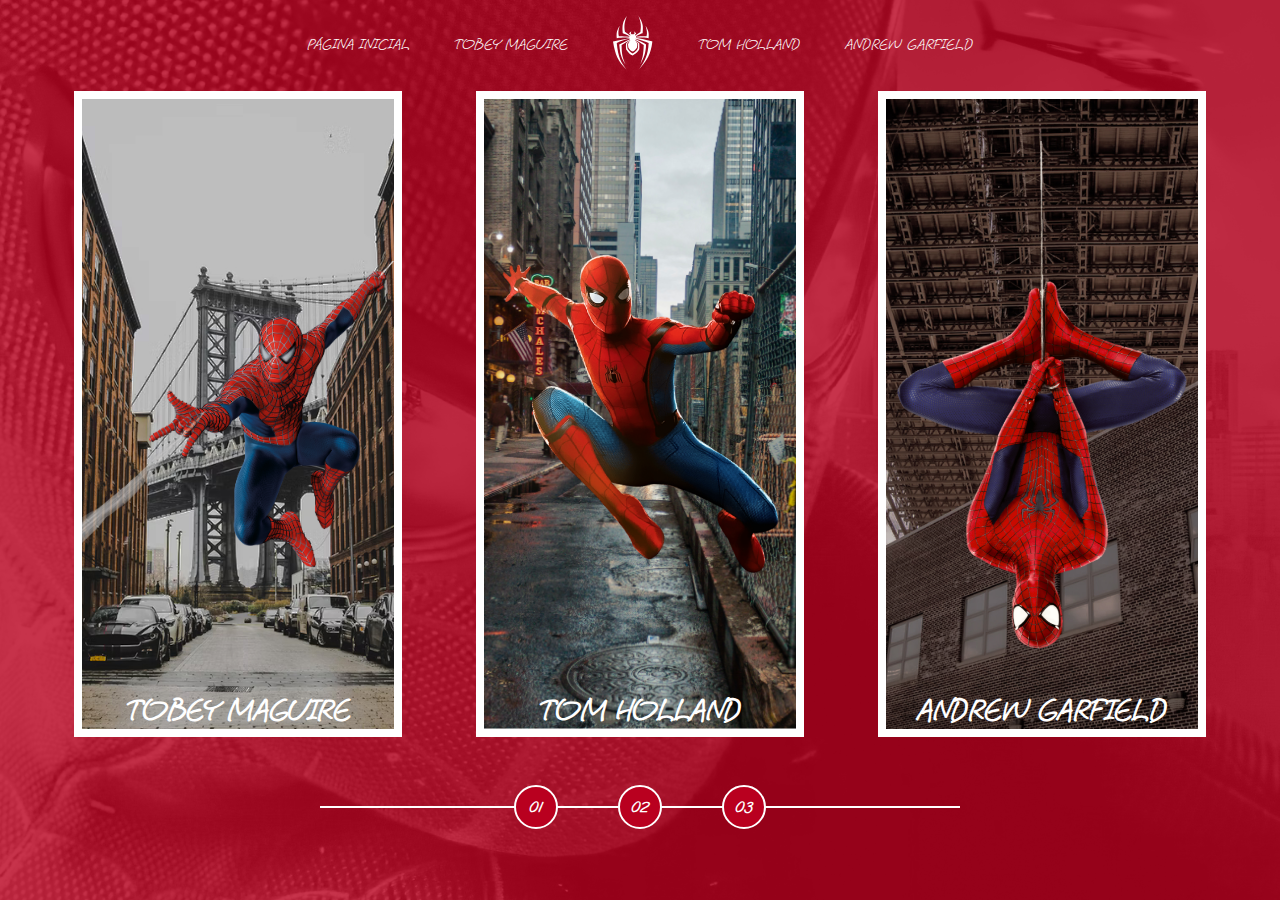
==== index.html @ e8a063ae "Estrutura e Estilizações" ====
<!DOCTYPE html>
<html lang="pt-br">
<head>
    <meta charset="UTF-8">
    <meta http-equiv="X-UA-Compatible" content="IE=edge">
    <meta name="viewport" content="width=device-width, initial-scale=1.0">
    <link rel="stylesheet" href="/assets/css/home-page-styles.css">
    <script src="/assets/scripts/card-hover-animation.js"></script>
    <title>Homem Aranha Mundo Multiversos</title>
</head>
<body>

    <nav class="s-manu">
        <ul>
            <li class="s-menu__item">
                <a href="/">Página Inicial</a>
            </li>
            <li class="s-menu__item">
                <a href="#">Tobey Maguire</a>
            </li>
            <li class="s-menu__item s-menu__icon">
                <img src="/assets/images/icons/spider.svg" alt="Homem Aranha Multiversos">
            </li>
            <li class="s-menu__item">
                <a href="#">Tom Holland</a>
            </li>
            <li class="s-menu__item">
                <a href="#">Andrew Garfield</a>
            </li>
        </ul>
    </nav>
    <div class="s-container">
        <a href="#" class="s-card">
            <img class="s-card__background" src="/assets/images/pic-sm-bg-01.jpg" alt="Tobey Maguire">
            <img class="s-card__image" src="/assets/images/spider-man-01.png" alt="Tobey Maguire">
            <h2 class="s-card__title">Tobey Maguire</h2>
        </a>
        <a href="#" class="s-card">
            <img class="s-card__background" src="/assets/images/pic-sm-bg-02.jpg" alt="Tom Holland">
            <img class="s-card__image" src="/assets/images/spider-man-02.png" alt="Tom Holland">
            <h2 class="s-card__title">Tom Holland</h2>
        </a>
        <a href="#" class="s-card">
            <img class="s-card__background" src="/assets/images/pic-sm-bg-03.jpg" alt="Andre Garfield">
            <img class="s-card__image" src="/assets/images/spider-man-03.png" alt="Andre Garfield">
            <h2 class="s-card__title">Andrew Garfield</h2>
        </a>
    </div>

    <div class="s-controller">
        <div class="s-controller__button">
            01
        </div>
        <div class="s-controller__button">
            02
        </div>
        <div class="s-controller__button">
            03
        </div>
        <div class="s-controller__line"></div>
    </div>
</body>
</html>
---- assets/css/home-page-styles.css ----
@import url(/assets/css/global.css);
@import url(/assets/css/reset.css);

body{
    background-color: var(--primary-color);
}

body::before{
    content: "";
    background-image: url(/assets/images/spider-man-background.jpg);
    background-repeat: no-repeat;
    background-position: center;
    background-size: cover;
    width: 100%;
    height: 100%;
    position: absolute;
    opacity: 0.2;
}

.s-manu{
    padding: 1rem 0;
    text-align: center;
    width: 100%;
    position: relative;
}

.s-menu__item{
    display: inline-block;
    text-transform: uppercase;
    margin:  0 1.25rem;
}

.s-menu__icon{
    width: 2.5rem;
    margin: 0 1.25rem;
    vertical-align: middle;
}

.s-container{
    position: relative;
    display: flex;
    align-items: center;
    justify-content: space-evenly;
}

.s-card{
    border: 0.5rem  solid #fff;
    width: calc(100% / 3 - 9%);
    height: 70vh;
    position: relative;
}

.s-card__background{
    width: 100%;
    height: 100%;
    object-fit: cover;
    position: absolute;
    opacity: 1;
}

.s-card__image{
    width: 100%;
    height: 100%;
    object-fit: contain;
    position: relative;
}

.s-card__title{
    font-size: 2rem;
    text-transform: uppercase;
    text-align: center;
    position: absolute;
    width: 100%;
    bottom: 0;

}

.s-controller{
    position: relative;
    display: flex;
    justify-content: center;
    align-items: center;
    margin-top: 3rem;

}

.s-controller__button{
    display: flex;
    align-items: center;
    justify-content: center;
    width: 2.5rem;
    height: 2.5rem;
    border: 2px solid white;
    border-radius: 50%;
    background-color: var(--primary-color);
    text-align: center;
    font-size: 1rem;
    font-weight: bold;
    cursor: pointer;
    z-index: 1;
    transition: transform 0.6s ease-in-out;
}
.s-controller__button:hover{
    transform: scale(1.1);
}

.s-controller__button:nth-child(2){
    margin: 0 3.75rem;
}

.s-controller__line{
    background-color: white;
    width: 50%;
    height: 2px;
    position: absolute;
}
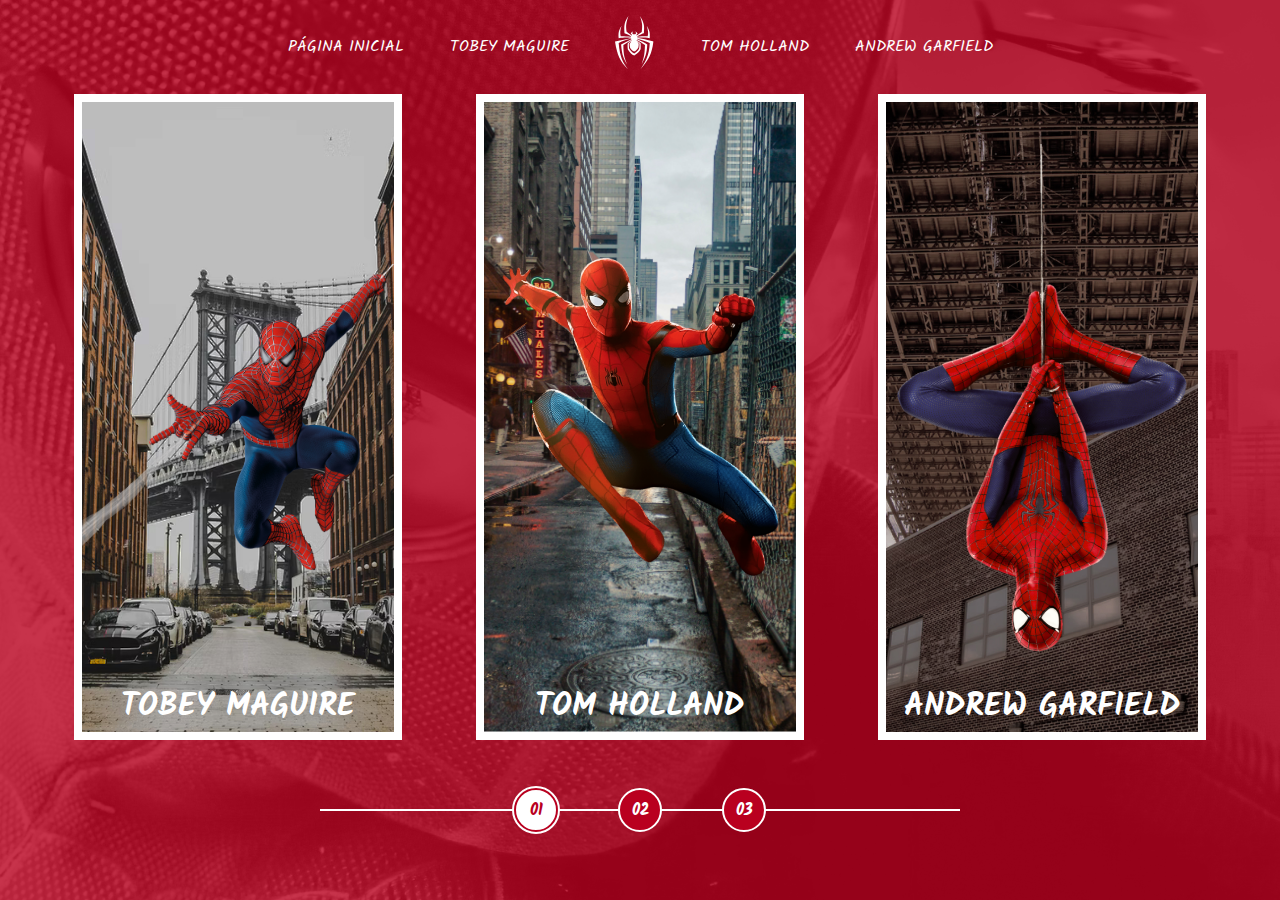
==== commit 99cb9000: "Atualização" ====
--- a/index.html
+++ b/index.html
@@ -8,7 +8,7 @@
     <script src="/assets/scripts/card-hover-animation.js"></script>
     <title>Homem Aranha Mundo Multiversos</title>
 </head>
-<body>
+<body> 
 
     <nav class="s-manu">
         <ul>
@@ -30,17 +30,17 @@
         </ul>
     </nav>
     <div class="s-container">
-        <a href="#" class="s-card">
+        <a href="#" class="s-card" id="spider-man-01">
             <img class="s-card__background" src="/assets/images/pic-sm-bg-01.jpg" alt="Tobey Maguire">
             <img class="s-card__image" src="/assets/images/spider-man-01.png" alt="Tobey Maguire">
             <h2 class="s-card__title">Tobey Maguire</h2>
         </a>
-        <a href="#" class="s-card">
+        <a href="#" class="s-card" id="spider-man-02">
             <img class="s-card__background" src="/assets/images/pic-sm-bg-02.jpg" alt="Tom Holland">
             <img class="s-card__image" src="/assets/images/spider-man-02.png" alt="Tom Holland">
             <h2 class="s-card__title">Tom Holland</h2>
         </a>
-        <a href="#" class="s-card">
+        <a href="#" class="s-card" id="spider-man-03">
             <img class="s-card__background" src="/assets/images/pic-sm-bg-03.jpg" alt="Andre Garfield">
             <img class="s-card__image" src="/assets/images/spider-man-03.png" alt="Andre Garfield">
             <h2 class="s-card__title">Andrew Garfield</h2>
@@ -48,7 +48,7 @@
     </div>
 
     <div class="s-controller">
-        <div class="s-controller__button">
+        <div class="s-controller__button s-controller__button-active">
             01
         </div>
         <div class="s-controller__button">
--- a/assets/css/home-page-styles.css
+++ b/assets/css/home-page-styles.css
@@ -15,6 +15,7 @@
     height: 100%;
     position: absolute;
     opacity: 0.2;
+    transition: background-image 1s ease-in-out, opacity 1s ease-in-out;
 }
 
 .s-manu{
@@ -48,6 +49,7 @@
     width: calc(100% / 3 - 9%);
     height: 70vh;
     position: relative;
+    transition: filter .5s ease-in-out;
 }
 
 .s-card__background{
@@ -56,6 +58,7 @@
     object-fit: cover;
     position: absolute;
     opacity: 1;
+    transition:opacity 1s ease-in-out;
 }
 
 .s-card__image{
@@ -63,6 +66,7 @@
     height: 100%;
     object-fit: contain;
     position: relative;
+    transition: 1s ease-in-out;
 }
 
 .s-card__title{
@@ -72,6 +76,7 @@
     position: absolute;
     width: 100%;
     bottom: 0;
+    transition: bottom 1s ease-in-out;
 
 }
 
@@ -108,9 +113,53 @@
     margin: 0 3.75rem;
 }
 
+.s-controller__button-active{
+    background-color: white;
+    color: var(--primary-color);
+    border: 0.1675rem solid var(--primary-color);
+    outline: 0.125rem solid white;
+
+}
+
 .s-controller__line{
     background-color: white;
     width: 50%;
     height: 2px;
     position: absolute;
+}
+
+/* Hover Animation */
+
+.s-card--Hovered .s-card__background{
+    cursor: pointer;
+    opacity: 0;
+}
+
+.s-card--Hovered .s-card__image{
+    transform: scale(1.4);
+    filter: drop-shadow(30px 10px 4px rgba(0,0,0,.5));
+}
+
+body#spider-man-01-hovered::before{
+    background-image: url(/assets/images/pic-sm-bg-01.jpg);
+}
+
+body#spider-man-02-hovered::before{
+    background-image: url(/assets/images/pic-sm-bg-02.jpg);
+}
+
+body#spider-man-03-hovered::before{
+    background-image: url(/assets/images/pic-sm-bg-03.jpg);
+}
+
+body[id^="spider-man-"]::before{
+    opacity: 1;
+}
+
+body[id^="spider-man-"] .s-card:not(.s-card--Hovered){
+    filter: grayscale(100%);
+}
+
+.s-card--Hovered .s-card__title{
+    bottom: 50%;
 }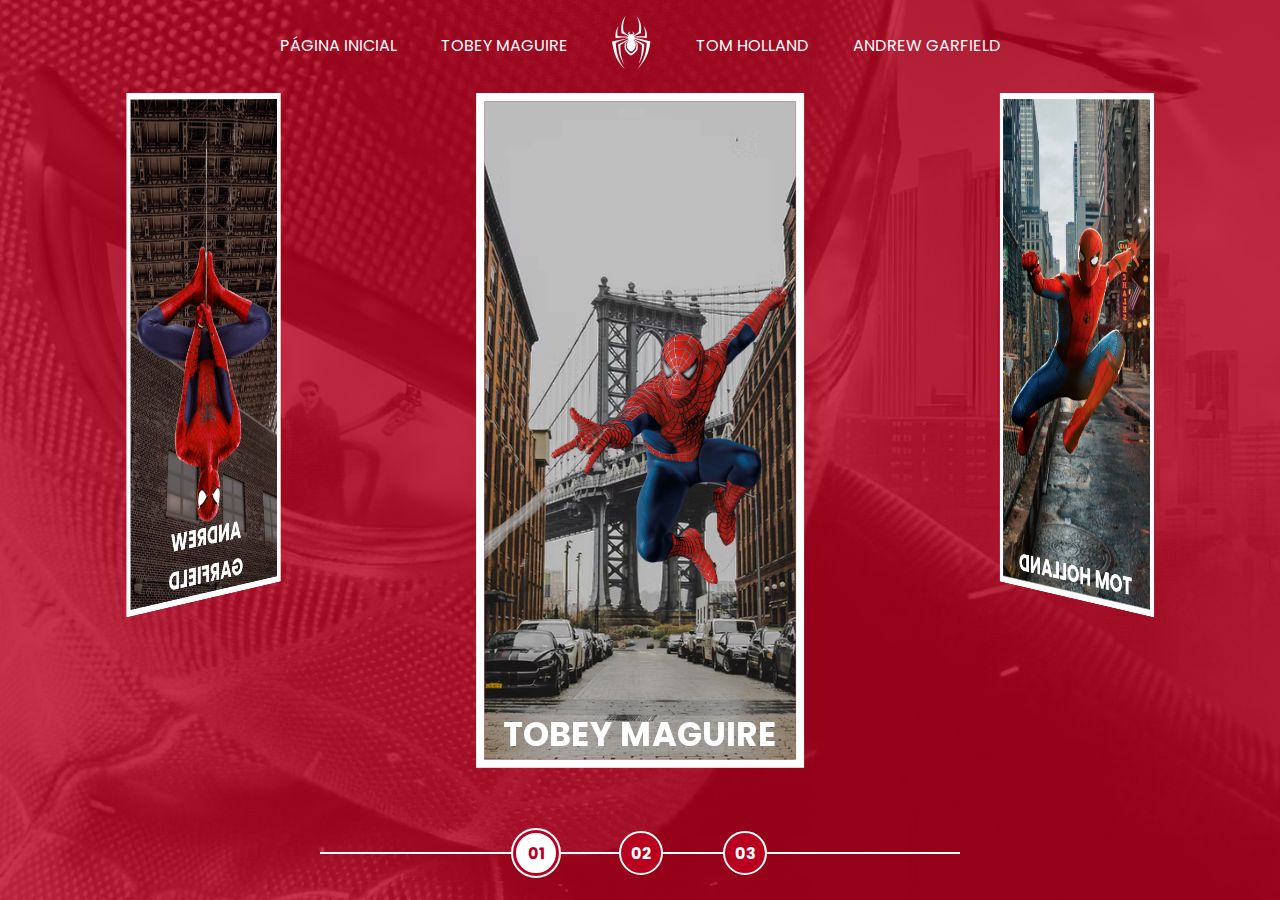
==== commit dd01ba4f: "Finalizado" ====
--- a/index.html
+++ b/index.html
@@ -1,63 +1,64 @@
 <!DOCTYPE html>
-<html lang="pt-br">
+<html lang="en">
 <head>
-    <meta charset="UTF-8">
-    <meta http-equiv="X-UA-Compatible" content="IE=edge">
-    <meta name="viewport" content="width=device-width, initial-scale=1.0">
-    <link rel="stylesheet" href="/assets/css/home-page-styles.css">
-    <script src="/assets/scripts/card-hover-animation.js"></script>
-    <title>Homem Aranha Mundo Multiversos</title>
+  <meta charset="UTF-8">
+  <meta http-equiv="X-UA-Compatible" content="IE=edge">
+  <meta name="viewport" content="width=device-width, initial-scale=1.0">
+  <link rel="stylesheet" href="./assets/css/home-page-styles.css">
+  <script src="./assets/scripts/script.js"></script>
+  <title>Spider-Man | Multiversos</title>
 </head>
-<body> 
+<body>
+  <nav class="s-menu">
+    <ul>
+      <li class="s-menu__item">
+        <a href="/">Página Inicial</a>
+      </li>
+      <li class="s-menu__item">
+        <a href="#">Tobey Maguire</a>
+      </li>
+      <li class="s-menu__item s-menu__icon">
+        <img src="./assets/images/icons/spider.svg" alt="Spider-Man Multiverse">
+      </li>
+      <li class="s-menu__item">
+        <a href="#">Tom Holland</a>
+      </li>
+      <li class="s-menu__item">
+        <a href="#">Andrew Garfield</a>
+      </li>
+    </ul>
+  </nav>
+  <div class="s-container">
+    <div class="s-cards-carousel" style="transform: translateZ(-40vw) rotateY(0deg);">
+      <a href="./pages/tobey-maguire/spiderman1.html" class="s-card" id="spider-man-01">
+        <img class="s-card__background" src="./assets/images/pic-sm-bg-01.jpg">
+        <img class="s-card__image" src="./assets/images/spider-man-01.png" alt="Tobey Maguire">
+        <h2 class="s-card__title">Tobey Maguire</h2>
+      </a>
+      <a href="./pages/tom-holland/spiderman1.html" class="s-card" id="spider-man-02">
+        <img class="s-card__background" src="./assets/images/pic-sm-bg-02.jpg">
+        <img class="s-card__image" src="./assets/images/spider-man-02.png" alt="Tom Holland">
+        <h2 class="s-card__title">Tom Holland</h2>
+      </a>
+      <a href="./pages/andrew-garfield/spiderman1.html" class="s-card" id="spider-man-03">
+        <img class="s-card__background" src="./assets/images/pic-sm-bg-03.jpg">
+        <img class="s-card__image" src="./assets/images/spider-man-03.png" alt="Andrew Garfield">
+        <h2 class="s-card__title">Andrew Garfield</h2>
+      </a>
+    </div>
+  </div>
 
-    <nav class="s-manu">
-        <ul>
-            <li class="s-menu__item">
-                <a href="/">Página Inicial</a>
-            </li>
-            <li class="s-menu__item">
-                <a href="#">Tobey Maguire</a>
-            </li>
-            <li class="s-menu__item s-menu__icon">
-                <img src="/assets/images/icons/spider.svg" alt="Homem Aranha Multiversos">
-            </li>
-            <li class="s-menu__item">
-                <a href="#">Tom Holland</a>
-            </li>
-            <li class="s-menu__item">
-                <a href="#">Andrew Garfield</a>
-            </li>
-        </ul>
-    </nav>
-    <div class="s-container">
-        <a href="#" class="s-card" id="spider-man-01">
-            <img class="s-card__background" src="/assets/images/pic-sm-bg-01.jpg" alt="Tobey Maguire">
-            <img class="s-card__image" src="/assets/images/spider-man-01.png" alt="Tobey Maguire">
-            <h2 class="s-card__title">Tobey Maguire</h2>
-        </a>
-        <a href="#" class="s-card" id="spider-man-02">
-            <img class="s-card__background" src="/assets/images/pic-sm-bg-02.jpg" alt="Tom Holland">
-            <img class="s-card__image" src="/assets/images/spider-man-02.png" alt="Tom Holland">
-            <h2 class="s-card__title">Tom Holland</h2>
-        </a>
-        <a href="#" class="s-card" id="spider-man-03">
-            <img class="s-card__background" src="/assets/images/pic-sm-bg-03.jpg" alt="Andre Garfield">
-            <img class="s-card__image" src="/assets/images/spider-man-03.png" alt="Andre Garfield">
-            <h2 class="s-card__title">Andrew Garfield</h2>
-        </a>
+  <div class="s-controller">
+    <div id="1" onclick="selectCarouselItem(this)" class="s-controller__button s-controller__button--active">
+      01
     </div>
-
-    <div class="s-controller">
-        <div class="s-controller__button s-controller__button-active">
-            01
-        </div>
-        <div class="s-controller__button">
-            02
-        </div>
-        <div class="s-controller__button">
-            03
-        </div>
-        <div class="s-controller__line"></div>
+    <div id="2" onclick="selectCarouselItem(this)" class="s-controller__button">
+      02
     </div>
+    <div id="3" onclick="selectCarouselItem(this)" class="s-controller__button">
+      03
+    </div>
+    <div class="s-controller__line"></div>
+  </div>
 </body>
 </html>--- a/assets/css/home-page-styles.css
+++ b/assets/css/home-page-styles.css
@@ -1,165 +1,186 @@
-@import url(/assets/css/global.css);
-@import url(/assets/css/reset.css);
+@import url('reset.css');
+@import url('global.css');
 
-body{
-    background-color: var(--primary-color);
+body {
+  background-color: var(--primary-color);
 }
 
-body::before{
-    content: "";
-    background-image: url(/assets/images/spider-man-background.jpg);
-    background-repeat: no-repeat;
-    background-position: center;
-    background-size: cover;
-    width: 100%;
-    height: 100%;
-    position: absolute;
-    opacity: 0.2;
-    transition: background-image 1s ease-in-out, opacity 1s ease-in-out;
+body::before {
+  content: "";
+  background-image: url('../images/spider-man-background.jpg');
+  background-repeat: no-repeat;
+  background-position: center;
+  background-size: cover;
+  width: 100%;
+  height: 100%;
+  position: absolute;
+  opacity: 0.2;
+  transition: background-image 1s ease-in-out, opacity 1s ease-in-out;
 }
 
-.s-manu{
-    padding: 1rem 0;
-    text-align: center;
-    width: 100%;
-    position: relative;
+.s-menu {
+  padding: 1rem 0;
+  width: 100%;
+  text-align: center;
+  position: relative;
 }
 
-.s-menu__item{
-    display: inline-block;
-    text-transform: uppercase;
-    margin:  0 1.25rem;
+.s-menu__item {
+  display: inline-block;
+  text-transform: uppercase;
+  margin: 0 1.25rem;
 }
 
-.s-menu__icon{
-    width: 2.5rem;
-    margin: 0 1.25rem;
-    vertical-align: middle;
+.s-menu__icon {
+  width: 2.5rem;
+  margin: 0 1.25rem;
+  vertical-align: middle;
 }
 
-.s-container{
-    position: relative;
-    display: flex;
-    align-items: center;
-    justify-content: space-evenly;
+.s-container {
+  position: relative;
+  display: flex;
+  align-items: center;
+  justify-content: space-evenly;
+  perspective: 3000px;
 }
 
-.s-card{
-    border: 0.5rem  solid #fff;
-    width: calc(100% / 3 - 9%);
-    height: 70vh;
-    position: relative;
-    transition: filter .5s ease-in-out;
+.s-card {
+  border: 0.5rem solid white;
+  width: 100%;
+  height: 70vh;
+  position: absolute;
+  transition: filter .5s ease-in-out;
 }
 
-.s-card__background{
-    width: 100%;
-    height: 100%;
-    object-fit: cover;
-    position: absolute;
-    opacity: 1;
-    transition:opacity 1s ease-in-out;
+.s-card:nth-child(1) {
+  transform: rotateY(0deg) translateZ(50vw);
 }
 
-.s-card__image{
-    width: 100%;
-    height: 100%;
-    object-fit: contain;
-    position: relative;
-    transition: 1s ease-in-out;
+.s-card:nth-child(2) {
+  transform: rotateY(120deg) translateZ(50vw);
 }
 
-.s-card__title{
-    font-size: 2rem;
-    text-transform: uppercase;
-    text-align: center;
-    position: absolute;
-    width: 100%;
-    bottom: 0;
-    transition: bottom 1s ease-in-out;
-
+.s-card:nth-child(3) {
+  transform: rotateY(240deg) translateZ(50vw);
 }
 
-.s-controller{
-    position: relative;
-    display: flex;
-    justify-content: center;
-    align-items: center;
-    margin-top: 3rem;
-
+.s-card__background {
+  width: 100%;
+  height: 100%;
+  object-fit: cover;
+  position: absolute;
+  opacity: 1;
+  transition: opacity 1s ease-in-out;
 }
 
-.s-controller__button{
-    display: flex;
-    align-items: center;
-    justify-content: center;
-    width: 2.5rem;
-    height: 2.5rem;
-    border: 2px solid white;
-    border-radius: 50%;
-    background-color: var(--primary-color);
-    text-align: center;
-    font-size: 1rem;
-    font-weight: bold;
-    cursor: pointer;
-    z-index: 1;
-    transition: transform 0.6s ease-in-out;
-}
-.s-controller__button:hover{
-    transform: scale(1.1);
+.s-card__image {
+  width: 100%;
+  height: 100%;
+  object-fit: contain;
+  position: relative;
+  transition: 1s ease-in-out;
 }
 
-.s-controller__button:nth-child(2){
-    margin: 0 3.75rem;
+.s-card__title {
+  font-size: 2rem;
+  text-transform: uppercase;
+  text-align: center;
+  position: absolute;
+  width: 100%;
+  bottom: 0;
+  transition: bottom 1s ease-in-out;
 }
 
-.s-controller__button-active{
-    background-color: white;
-    color: var(--primary-color);
-    border: 0.1675rem solid var(--primary-color);
-    outline: 0.125rem solid white;
-
+.s-controller {
+  position: absolute;
+  display: flex;
+  justify-content: center;
+  align-items: center;
+  margin-top: 3rem;
+  bottom: 1.5rem;
+  width: 100%;
 }
 
-.s-controller__line{
-    background-color: white;
-    width: 50%;
-    height: 2px;
-    position: absolute;
+.s-controller__button {
+  display: flex;
+  align-items: center;
+  justify-content: center;
+  width: 2.5rem;
+  height: 2.5rem;
+  border: 2px solid white;
+  border-radius: 50%;
+  background-color: var(--primary-color);
+  text-align: center;
+  font-size: 1rem;
+  font-weight: bold;
+  cursor: pointer;
+  z-index: 1;
+  transition: transform 0.3s ease-in-out;
+}
+
+.s-controller__button:hover {
+  transform: scale(1.1);
+}
+
+.s-controller__button:nth-child(2) {
+  margin: 0 3.75rem;
+}
+
+.s-controller__button--active {
+  background-color: white;
+  color: var(--primary-color);
+  border: 0.1875rem solid var(--primary-color);
+  outline: 0.125rem solid white;
+}
+
+.s-controller__line {
+  background-color: white;
+  width: 50%;
+  height: 2px;
+  position: absolute;
 }
 
 /* Hover Animation */
 
-.s-card--Hovered .s-card__background{
-    cursor: pointer;
-    opacity: 0;
+.s-card--hovered .s-card__background {
+  cursor: pointer;
+  opacity: 0;
 }
 
-.s-card--Hovered .s-card__image{
-    transform: scale(1.4);
-    filter: drop-shadow(30px 10px 4px rgba(0,0,0,.5));
+.s-card--hovered .s-card__image {
+  transform: scale(1.4);
+  filter: drop-shadow(30px 10px 4px rgba(0, 0, 0, .5));
 }
 
-body#spider-man-01-hovered::before{
-    background-image: url(/assets/images/pic-sm-bg-01.jpg);
+body#spider-man-01-hovered::before {
+  background-image: url('../images/pic-sm-bg-01.jpg');
 }
 
-body#spider-man-02-hovered::before{
-    background-image: url(/assets/images/pic-sm-bg-02.jpg);
+body#spider-man-02-hovered::before {
+  background-image: url('../images/pic-sm-bg-02.jpg');
 }
 
-body#spider-man-03-hovered::before{
-    background-image: url(/assets/images/pic-sm-bg-03.jpg);
+body#spider-man-03-hovered::before {
+  background-image: url('../images/pic-sm-bg-03.jpg');
 }
 
-body[id^="spider-man-"]::before{
-    opacity: 1;
+body[id^="spider-man-"]::before {
+  opacity: 1;
 }
 
-body[id^="spider-man-"] .s-card:not(.s-card--Hovered){
-    filter: grayscale(100%);
+body[id^="spider-man-"] .s-card:not(.s-card--hovered) {
+  filter: grayscale(100%);
 }
 
-.s-card--Hovered .s-card__title{
-    bottom: 50%;
+.s-card--hovered .s-card__title {
+  bottom: 50%;
+}
+
+.s-cards-carousel {
+  display: flex;
+  justify-content: center;
+  width: calc(100vw / 3 - 10%);
+  transform-style: preserve-3d;
+  transition: transform 0.4s ease-in;
 }